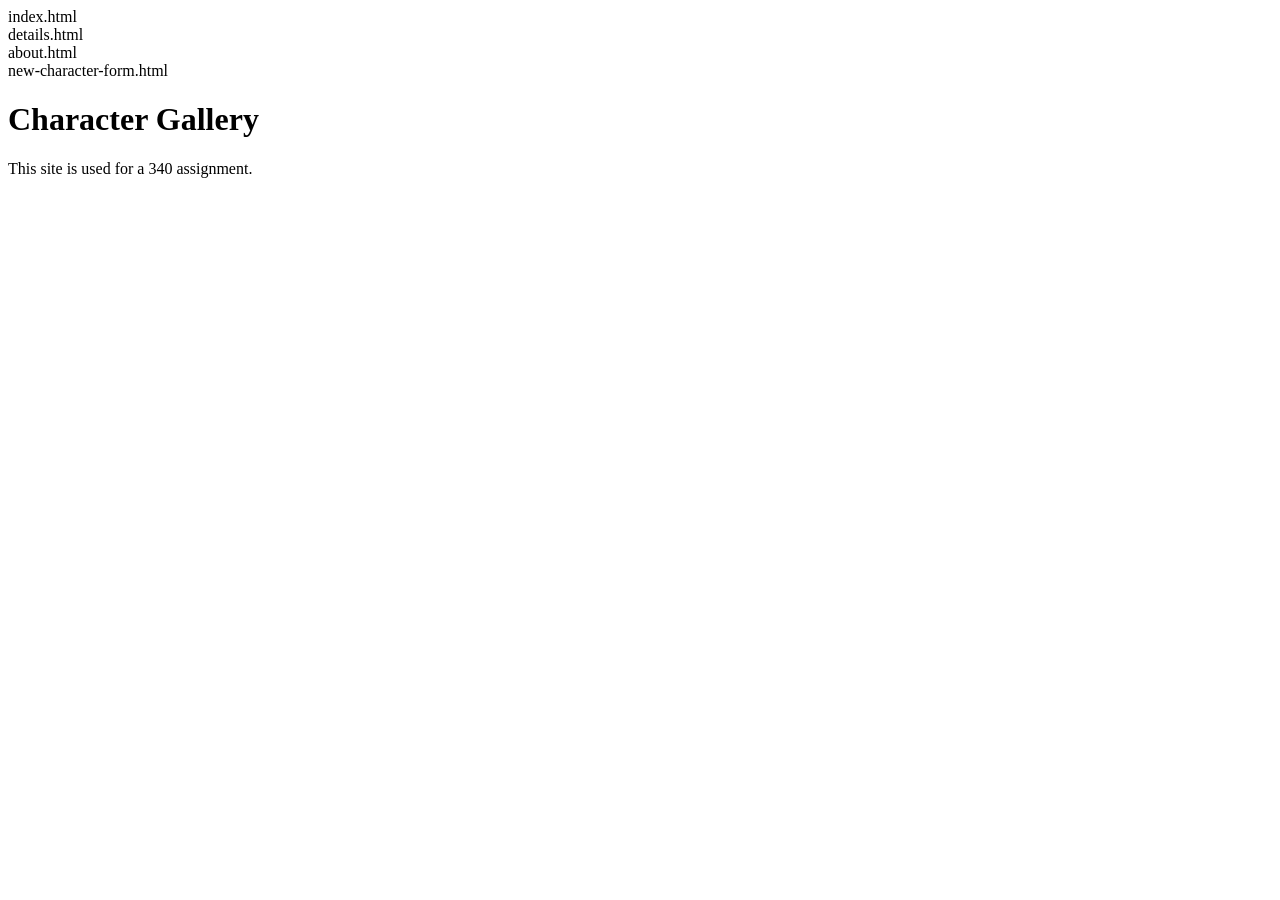
==== index.html @ 15ab7eda "Trying to edit my nav bar" ====
<!DOCTYPE html>
<html>
<head>
  <title>Character Gallery</title>
</head>
<body>
    <nav>index.html</nav>
    <nav>details.html</nav>
    <nav>about.html</nav>
    <nav>new-character-form.html</nav>
    <h1>Character Gallery</h1>
    <p>This site is used for a 340 assignment.</p>
</body>
</html>
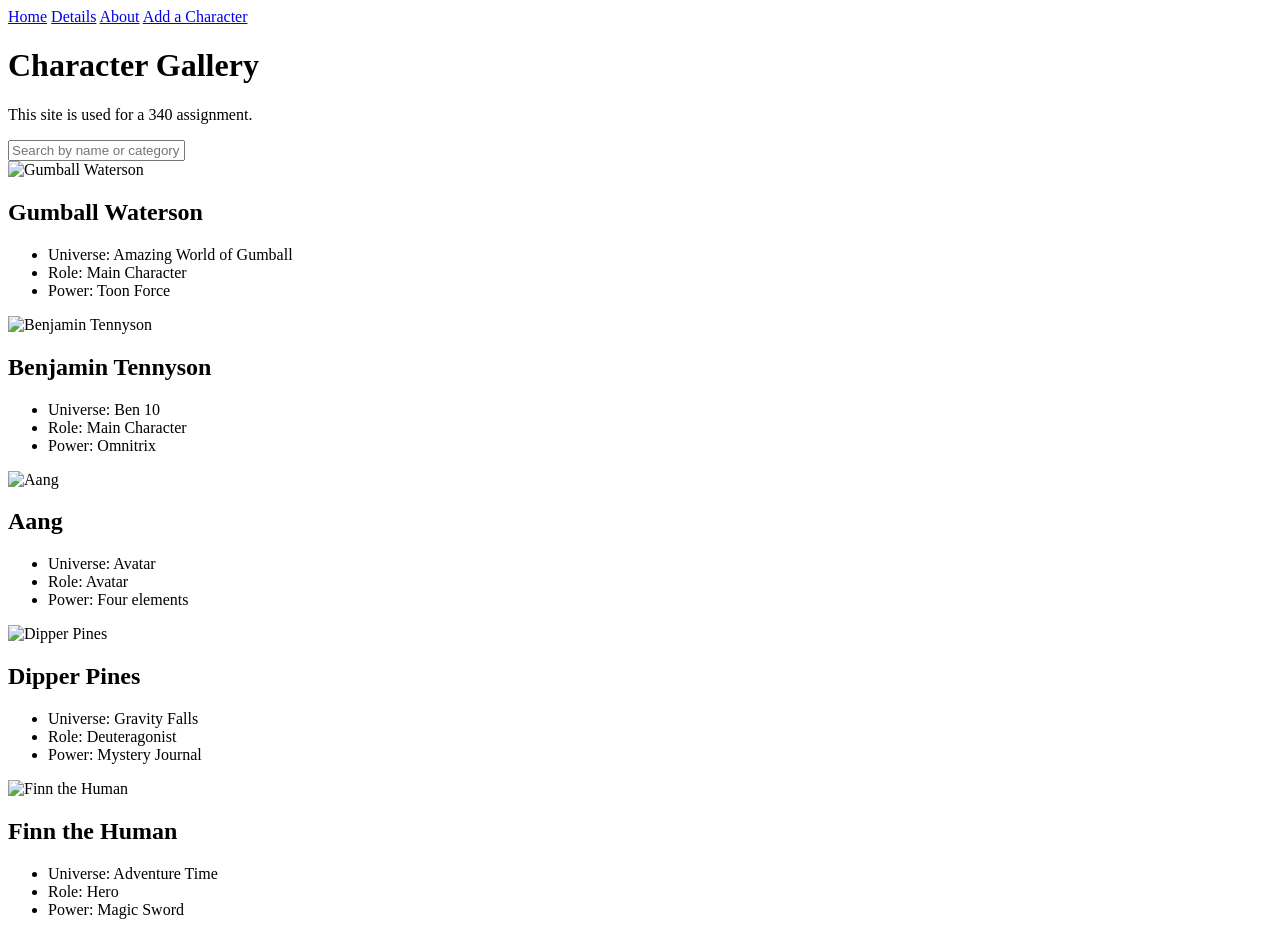
==== commit ec5d577f: "Added 5 pages according to the assignments requirements, added descriptions for each character and a" ====
--- a/index.html
+++ b/index.html
@@ -4,11 +4,59 @@
   <title>Character Gallery</title>
 </head>
 <body>
-    <nav>index.html</nav>
-    <nav>details.html</nav>
-    <nav>about.html</nav>
-    <nav>new-character-form.html</nav>
+    <nav>
+        <a href="index.html">Home</a>
+        <a href="details.html">Details</a>
+        <a href="about.html">About</a>
+        <a href="new-character-form.html">Add a Character</a>
+    </nav>
     <h1>Character Gallery</h1>
     <p>This site is used for a 340 assignment.</p>
+    <input type="text" placeholder="Search by name or category">
+    <div class="card">
+        <img src="https://via.placeholder.com/150" alt="Gumball Waterson">
+        <h2>Gumball Waterson</h2>
+        <ul>
+            <li>Universe: Amazing World of Gumball</li>
+            <li>Role: Main Character</li>
+            <li>Power: Toon Force</li>
+        </ul>
+    </div>
+    <div class="card">
+        <img src="https://via.placeholder.com/150" alt="Benjamin Tennyson">
+        <h2>Benjamin Tennyson</h2>
+        <ul>
+            <li>Universe: Ben 10</li>
+            <li>Role: Main Character</li>
+            <li>Power: Omnitrix</li>
+        </ul>
+    </div>
+    <div class="card">
+        <img src="https://via.placeholder.com/150" alt="Aang">
+        <h2>Aang</h2>
+        <ul>
+            <li>Universe: Avatar</li>
+            <li>Role: Avatar</li>
+            <li>Power: Four elements</li>
+        </ul>
+    </div>
+    <div class="card">
+        <img src="https://via.placeholder.com/150" alt="Dipper Pines">
+        <h2>Dipper Pines</h2>
+        <ul>
+            <li>Universe: Gravity Falls</li>
+            <li>Role: Deuteragonist</li>
+            <li>Power: Mystery Journal</li>
+        </ul>
+    </div>
+    <div class="card">
+        <img src="https://via.placeholder.com/150" alt="Finn the Human">
+        <h2>Finn the Human</h2>
+        <ul>
+            <li>Universe: Adventure Time</li>
+            <li>Role: Hero</li>
+            <li>Power: Magic Sword</li>
+        </ul>
+    </div>
 </body>
 </html>
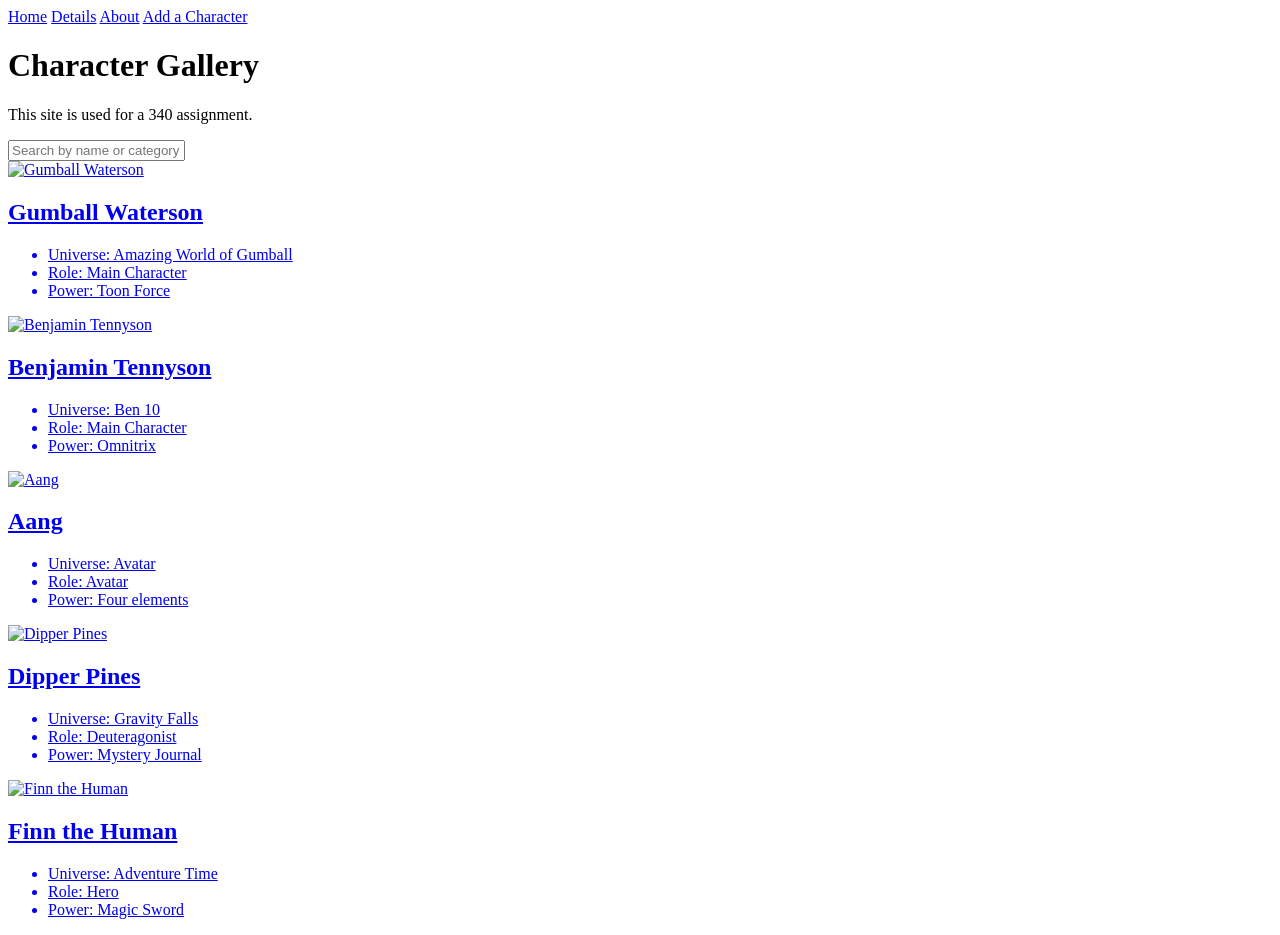
==== commit 7fd5e554: "Made each card clickable" ====
--- a/index.html
+++ b/index.html
@@ -13,50 +13,60 @@
     <h1>Character Gallery</h1>
     <p>This site is used for a 340 assignment.</p>
     <input type="text" placeholder="Search by name or category">
-    <div class="card">
-        <img src="https://via.placeholder.com/150" alt="Gumball Waterson">
-        <h2>Gumball Waterson</h2>
-        <ul>
-            <li>Universe: Amazing World of Gumball</li>
-            <li>Role: Main Character</li>
-            <li>Power: Toon Force</li>
-        </ul>
-    </div>
-    <div class="card">
-        <img src="https://via.placeholder.com/150" alt="Benjamin Tennyson">
-        <h2>Benjamin Tennyson</h2>
-        <ul>
-            <li>Universe: Ben 10</li>
-            <li>Role: Main Character</li>
-            <li>Power: Omnitrix</li>
-        </ul>
-    </div>
-    <div class="card">
-        <img src="https://via.placeholder.com/150" alt="Aang">
-        <h2>Aang</h2>
-        <ul>
-            <li>Universe: Avatar</li>
-            <li>Role: Avatar</li>
-            <li>Power: Four elements</li>
-        </ul>
-    </div>
-    <div class="card">
-        <img src="https://via.placeholder.com/150" alt="Dipper Pines">
-        <h2>Dipper Pines</h2>
-        <ul>
-            <li>Universe: Gravity Falls</li>
-            <li>Role: Deuteragonist</li>
-            <li>Power: Mystery Journal</li>
-        </ul>
-    </div>
-    <div class="card">
-        <img src="https://via.placeholder.com/150" alt="Finn the Human">
-        <h2>Finn the Human</h2>
-        <ul>
-            <li>Universe: Adventure Time</li>
-            <li>Role: Hero</li>
-            <li>Power: Magic Sword</li>
-        </ul>
-    </div>
+    <a href="details.html">
+        <div class="card">
+            <img src="https://via.placeholder.com/150" alt="Gumball Waterson">
+            <h2>Gumball Waterson</h2>
+            <ul>
+                <li>Universe: Amazing World of Gumball</li>
+                <li>Role: Main Character</li>
+                <li>Power: Toon Force</li>
+            </ul>
+        </div>
+    </a>
+    <a href="details.html">
+        <div class="card">
+            <img src="https://via.placeholder.com/150" alt="Benjamin Tennyson">
+            <h2>Benjamin Tennyson</h2>
+            <ul>
+                <li>Universe: Ben 10</li>
+                <li>Role: Main Character</li>
+                <li>Power: Omnitrix</li>
+            </ul>
+        </div>
+    </a>
+    <a href="details.html">
+        <div class="card">
+            <img src="https://via.placeholder.com/150" alt="Aang">
+            <h2>Aang</h2>
+            <ul>
+                <li>Universe: Avatar</li>
+                <li>Role: Avatar</li>
+                <li>Power: Four elements</li>
+            </ul>
+        </div>
+    </a>
+    <a href="details.html">
+        <div class="card">
+            <img src="https://via.placeholder.com/150" alt="Dipper Pines">
+            <h2>Dipper Pines</h2>
+            <ul>
+                <li>Universe: Gravity Falls</li>
+                <li>Role: Deuteragonist</li>
+                <li>Power: Mystery Journal</li>
+            </ul>
+        </div>
+    </a>
+    <a href="details.html">
+        <div class="card">
+            <img src="https://via.placeholder.com/150" alt="Finn the Human">
+            <h2>Finn the Human</h2>
+            <ul>
+                <li>Universe: Adventure Time</li>
+                <li>Role: Hero</li>
+                <li>Power: Magic Sword</li>
+            </ul>
+        </div>
+    </a>
 </body>
 </html>
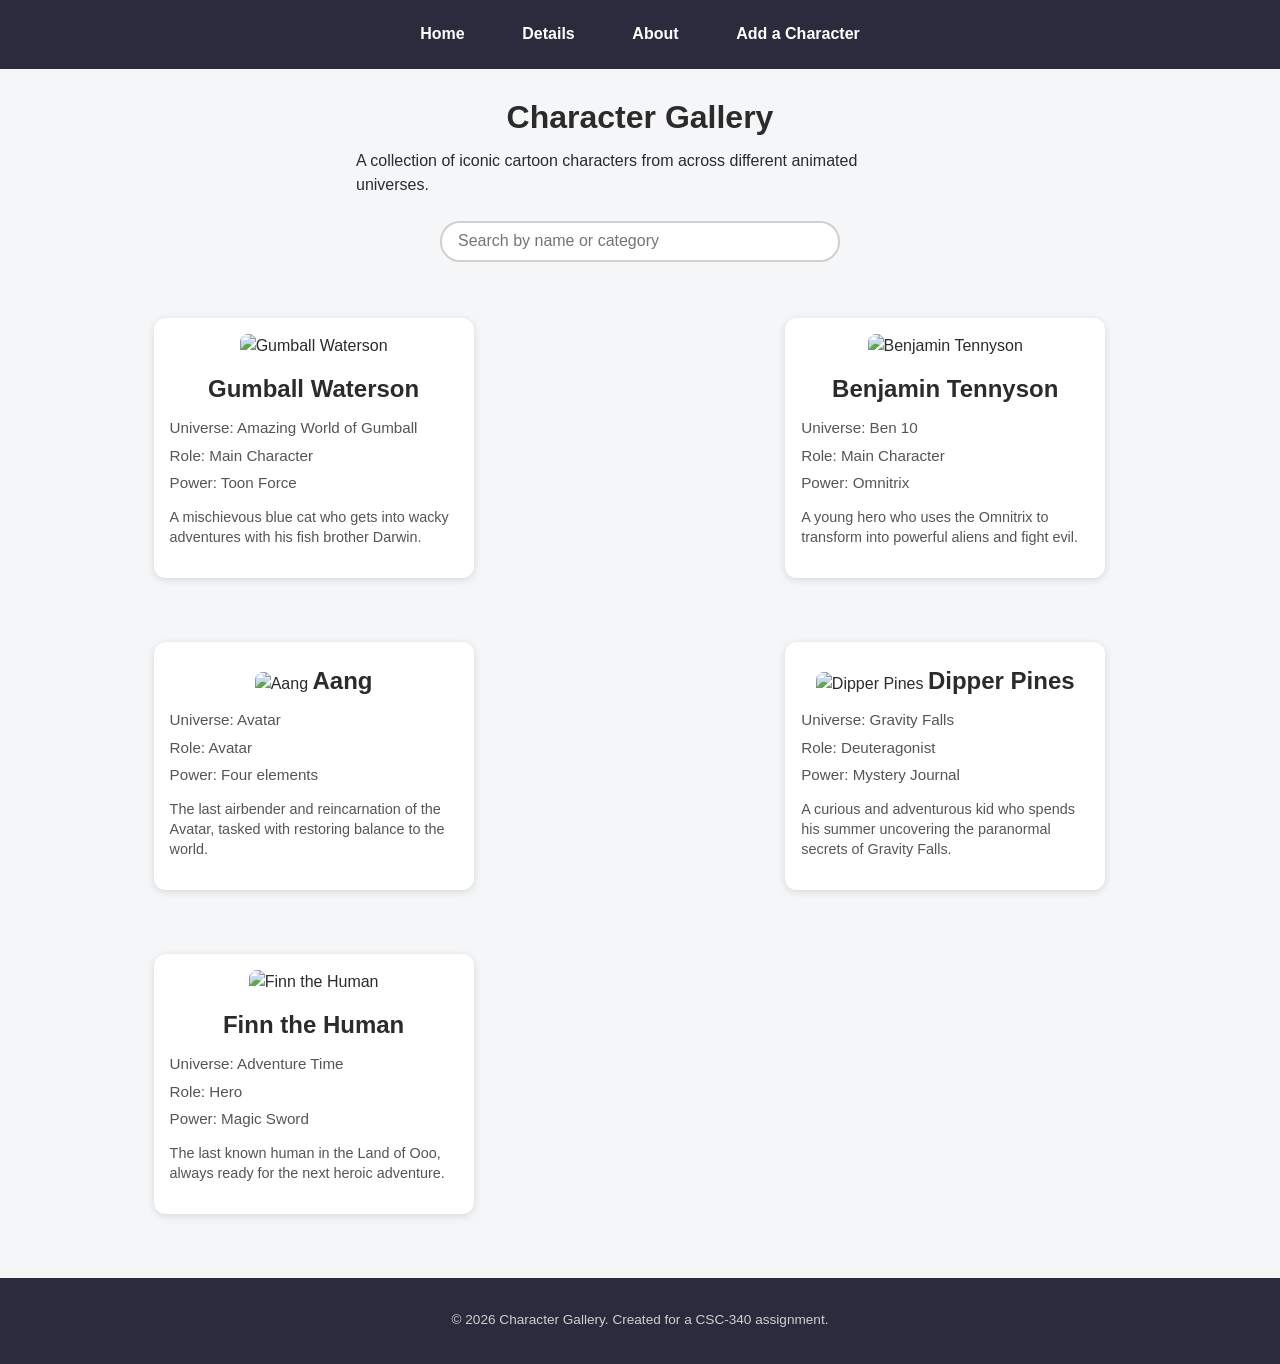
==== commit 39288f0d: "Final additions made" ====
--- a/index.html
+++ b/index.html
@@ -2,6 +2,7 @@
 <html>
 <head>
   <title>Character Gallery</title>
+  <link rel="stylesheet" href="style.css">
 </head>
 <body>
     <nav>
@@ -11,62 +12,71 @@
         <a href="new-character-form.html">Add a Character</a>
     </nav>
     <h1>Character Gallery</h1>
-    <p>This site is used for a 340 assignment.</p>
+    <p>A collection of iconic cartoon characters from across different animated universes.</p>
     <input type="text" placeholder="Search by name or category">
     <a href="details.html">
         <div class="card">
-            <img src="https://via.placeholder.com/150" alt="Gumball Waterson">
+            <img src="https://static.wikia.nocookie.net/theamazingworldofgumball/images/c/c0/Season_3_Gumball.png/revision/latest/scale-to-width-down/200?cb=20221106204632" alt="Gumball Waterson">
             <h2>Gumball Waterson</h2>
             <ul>
                 <li>Universe: Amazing World of Gumball</li>
                 <li>Role: Main Character</li>
                 <li>Power: Toon Force</li>
             </ul>
+            <p class="card-desc">A mischievous blue cat who gets into wacky adventures with his fish brother Darwin.</p>
         </div>
     </a>
     <a href="details.html">
         <div class="card">
-            <img src="https://via.placeholder.com/150" alt="Benjamin Tennyson">
+            <img src="https://static.wikia.nocookie.net/blossom/images/f/f4/Bentennysonalienforce.png/revision/latest?cb=20140730200043" alt="Benjamin Tennyson">
             <h2>Benjamin Tennyson</h2>
             <ul>
                 <li>Universe: Ben 10</li>
                 <li>Role: Main Character</li>
                 <li>Power: Omnitrix</li>
             </ul>
+            <p class="card-desc">A young hero who uses the Omnitrix to transform into powerful aliens and fight evil.</p>
         </div>
     </a>
     <a href="details.html">
         <div class="card">
-            <img src="https://via.placeholder.com/150" alt="Aang">
+            <img src="images/aang.png" alt="Aang">
             <h2>Aang</h2>
             <ul>
                 <li>Universe: Avatar</li>
                 <li>Role: Avatar</li>
                 <li>Power: Four elements</li>
             </ul>
+            <p class="card-desc">The last airbender and reincarnation of the Avatar, tasked with restoring balance to the world.</p>
         </div>
     </a>
     <a href="details.html">
         <div class="card">
-            <img src="https://via.placeholder.com/150" alt="Dipper Pines">
+            <img src="images/dipper.png" alt="Dipper Pines">
             <h2>Dipper Pines</h2>
             <ul>
                 <li>Universe: Gravity Falls</li>
                 <li>Role: Deuteragonist</li>
                 <li>Power: Mystery Journal</li>
             </ul>
+            <p class="card-desc">A curious and adventurous kid who spends his summer uncovering the paranormal secrets of Gravity Falls.</p>
         </div>
     </a>
     <a href="details.html">
         <div class="card">
-            <img src="https://via.placeholder.com/150" alt="Finn the Human">
+            <img src="images/finn.png" alt="Finn the Human">
             <h2>Finn the Human</h2>
             <ul>
                 <li>Universe: Adventure Time</li>
                 <li>Role: Hero</li>
                 <li>Power: Magic Sword</li>
             </ul>
+            <p class="card-desc">The last known human in the Land of Ooo, always ready for the next heroic adventure.</p>
         </div>
     </a>
+
+    <footer>
+        <p>&copy; 2026 Character Gallery. Created for a CSC-340 assignment.</p>
+    </footer>
 </body>
 </html>
--- a/style.css
+++ b/style.css
@@ -0,0 +1,213 @@
+/* ---------- Base ---------- */
+* {
+    box-sizing: border-box;
+}
+
+body {
+    font-family: 'Segoe UI', Verdana, Arial, sans-serif;
+    background-color: #f4f6f8;
+    color: #2b2b2b;
+    margin: 0;
+    padding: 0;
+    line-height: 1.5;
+}
+
+h1 {
+    text-align: center;
+    color: #2b2b2b;
+    margin-top: 1.5rem;
+}
+
+h2 {
+    color: #3a3a3a;
+    border-bottom: 2px solid #6c63ff;
+    display: inline-block;
+    padding-bottom: 0.2rem;
+}
+
+/* ---------- Navigation ---------- */
+nav {
+    background-color: #2b2b3d;
+    padding: 1rem;
+    display: flex;
+    justify-content: center;
+    gap: 2rem;
+}
+
+nav a {
+    color: #ffffff;
+    text-decoration: none;
+    font-weight: bold;
+    padding: 0.4rem 0.8rem;
+    border-radius: 6px;
+    transition: background-color 0.2s ease;
+}
+
+nav a:hover {
+    background-color: #6c63ff;
+}
+
+/* ---------- Search bar (index page) ---------- */
+input[type="text"] {
+    display: block;
+    margin: 1.5rem auto;
+    padding: 0.6rem 1rem;
+    width: 90%;
+    max-width: 400px;
+    border: 2px solid #d0d0d0;
+    border-radius: 20px;
+    font-size: 1rem;
+}
+
+input[type="text"]:focus {
+    outline: none;
+    border-color: #6c63ff;
+}
+
+/* ---------- Character card grid (index page) ---------- */
+body > a {
+    text-decoration: none;
+    color: inherit;
+}
+
+.card {
+    background-color: #ffffff;
+    border-radius: 12px;
+    box-shadow: 0 2px 8px rgba(0, 0, 0, 0.12);
+    padding: 1rem;
+    margin: 1rem auto;
+    max-width: 320px;
+    text-align: center;
+    transition: transform 0.15s ease, box-shadow 0.15s ease;
+}
+
+.card:hover {
+    transform: translateY(-4px);
+    box-shadow: 0 6px 14px rgba(0, 0, 0, 0.18);
+}
+
+.card img {
+    max-width: 100%;
+    height: 180px;
+    object-fit: contain;
+    border-radius: 8px;
+    margin-bottom: 0.5rem;
+}
+
+.card h2 {
+    border-bottom: none;
+    margin: 0.3rem 0;
+    color: #2b2b2b;
+}
+
+.card ul {
+    list-style: none;
+    padding: 0;
+    margin: 0;
+    text-align: left;
+}
+
+.card li {
+    padding: 0.15rem 0;
+    color: #555;
+    font-size: 0.95rem;
+}
+
+/* Lay the cards out in a responsive grid instead of one long column */
+body {
+    display: block;
+}
+
+@media (min-width: 700px) {
+    body > a {
+        display: inline-block;
+        vertical-align: top;
+        width: 45%;
+        margin: 1rem 2%;
+    }
+}
+
+/* ---------- Details / About pages ---------- */
+body > img {
+    display: block;
+    margin: 1rem auto;
+    max-width: 350px;
+    border-radius: 10px;
+    box-shadow: 0 2px 10px rgba(0, 0, 0, 0.15);
+}
+
+body > p, body > ul {
+    max-width: 600px;
+    margin: 0.5rem auto 1.5rem auto;
+    padding: 0 1rem;
+}
+
+body > h1 {
+    margin-bottom: 0.5rem;
+}
+
+/* ---------- Form page ---------- */
+form {
+    max-width: 450px;
+    margin: 1.5rem auto;
+    background-color: #ffffff;
+    padding: 1.5rem;
+    border-radius: 12px;
+    box-shadow: 0 2px 8px rgba(0, 0, 0, 0.12);
+    display: flex;
+    flex-direction: column;
+    gap: 0.3rem;
+}
+
+form label {
+    font-weight: bold;
+    margin-top: 0.6rem;
+}
+
+form input, form textarea {
+    padding: 0.5rem;
+    border: 2px solid #d0d0d0;
+    border-radius: 6px;
+    font-size: 1rem;
+    font-family: inherit;
+}
+
+form input:focus, form textarea:focus {
+    outline: none;
+    border-color: #6c63ff;
+}
+
+form button {
+    margin-top: 1rem;
+    padding: 0.7rem;
+    background-color: #6c63ff;
+    color: white;
+    border: none;
+    border-radius: 6px;
+    font-size: 1rem;
+    cursor: pointer;
+    transition: background-color 0.2s ease;
+}
+
+form button:hover {
+    background-color: #564fd8;
+}
+
+/* ---------- Card description text ---------- */
+.card-desc {
+    text-align: left;
+    color: #555;
+    font-size: 0.9rem;
+    margin-top: 0.6rem;
+    line-height: 1.4;
+}
+
+/* ---------- Footer ---------- */
+footer {
+    text-align: center;
+    padding: 1.2rem;
+    margin-top: 2rem;
+    background-color: #2b2b3d;
+    color: #cfcfcf;
+    font-size: 0.85rem;
+}
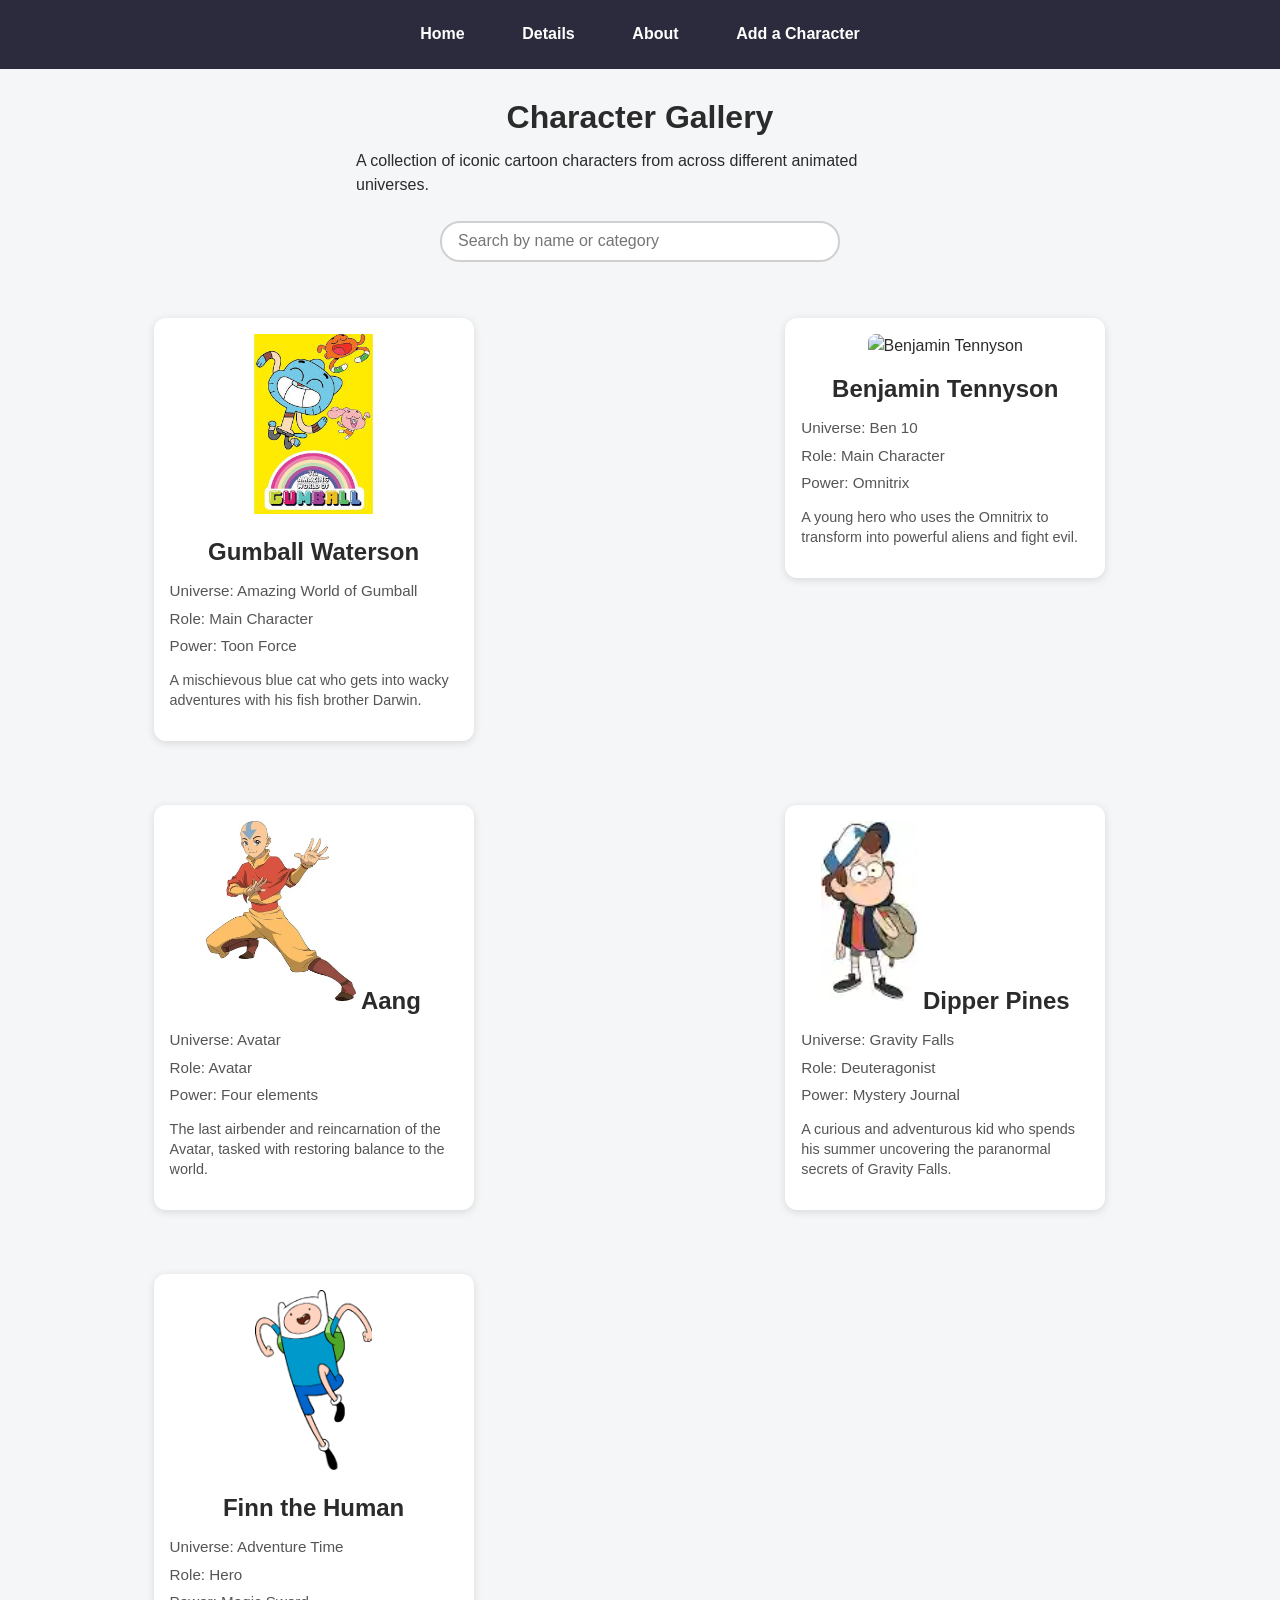
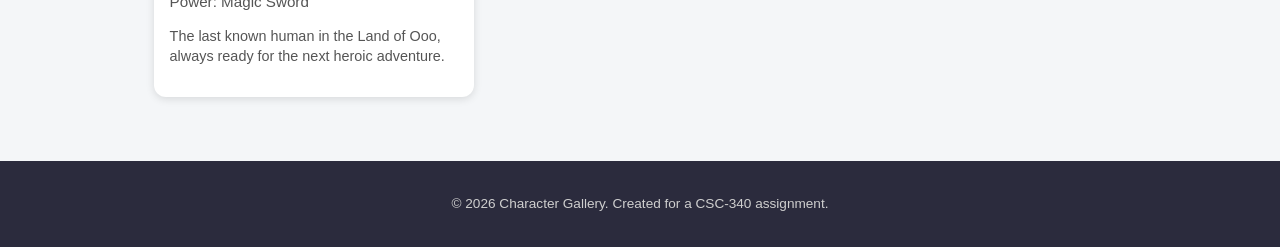
==== commit 8cbea2b0: "Images weren't working, replaced some temporary links with the actual hotlinks" ====
--- a/index.html
+++ b/index.html
@@ -16,7 +16,7 @@
     <input type="text" placeholder="Search by name or category">
     <a href="details.html">
         <div class="card">
-            <img src="https://static.wikia.nocookie.net/theamazingworldofgumball/images/c/c0/Season_3_Gumball.png/revision/latest/scale-to-width-down/200?cb=20221106204632" alt="Gumball Waterson">
+            <img src="gumball-details.png" alt="Gumball Waterson">
             <h2>Gumball Waterson</h2>
             <ul>
                 <li>Universe: Amazing World of Gumball</li>
@@ -40,7 +40,7 @@
     </a>
     <a href="details.html">
         <div class="card">
-            <img src="images/aang.png" alt="Aang">
+            <img src="aang.png" alt="Aang">
             <h2>Aang</h2>
             <ul>
                 <li>Universe: Avatar</li>
@@ -52,7 +52,7 @@
     </a>
     <a href="details.html">
         <div class="card">
-            <img src="images/dipper.png" alt="Dipper Pines">
+            <img src="dipper.png" alt="Dipper Pines">
             <h2>Dipper Pines</h2>
             <ul>
                 <li>Universe: Gravity Falls</li>
@@ -64,7 +64,7 @@
     </a>
     <a href="details.html">
         <div class="card">
-            <img src="images/finn.png" alt="Finn the Human">
+            <img src="finn.png" alt="Finn the Human">
             <h2>Finn the Human</h2>
             <ul>
                 <li>Universe: Adventure Time</li>
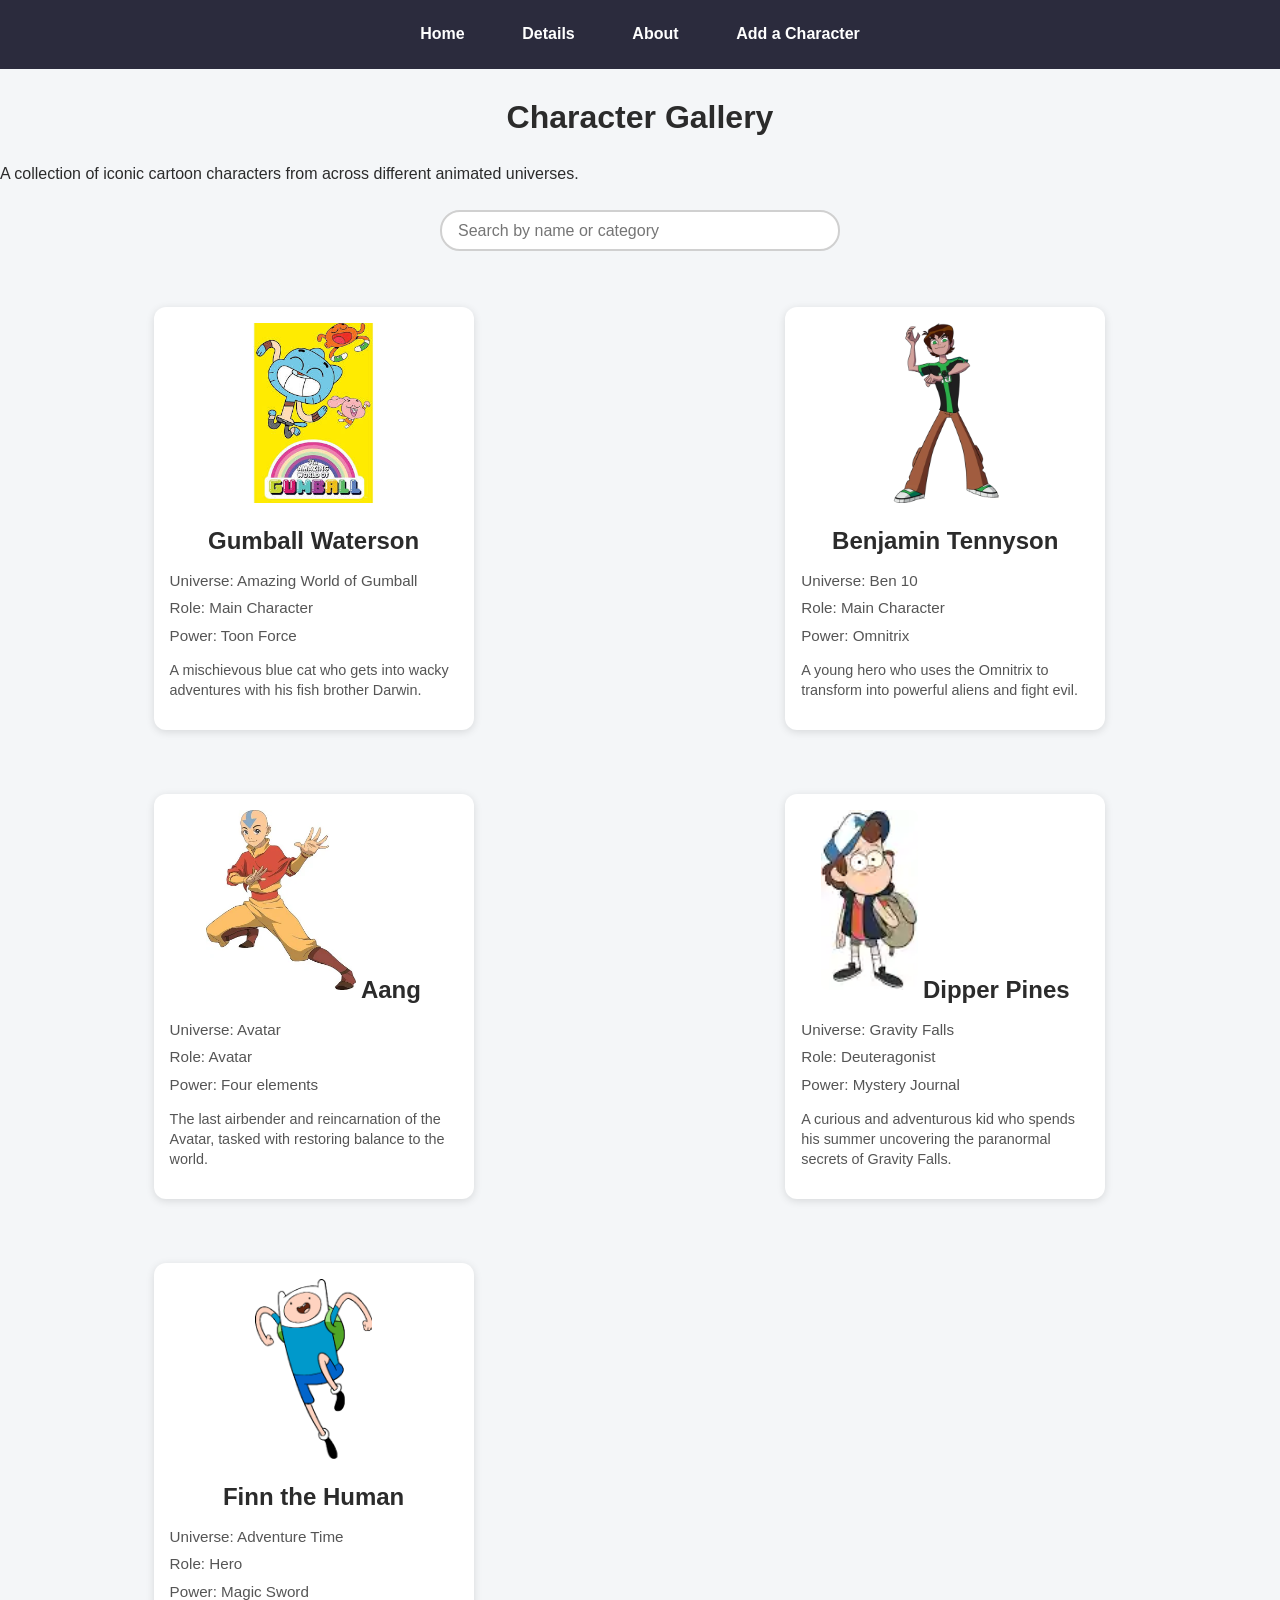
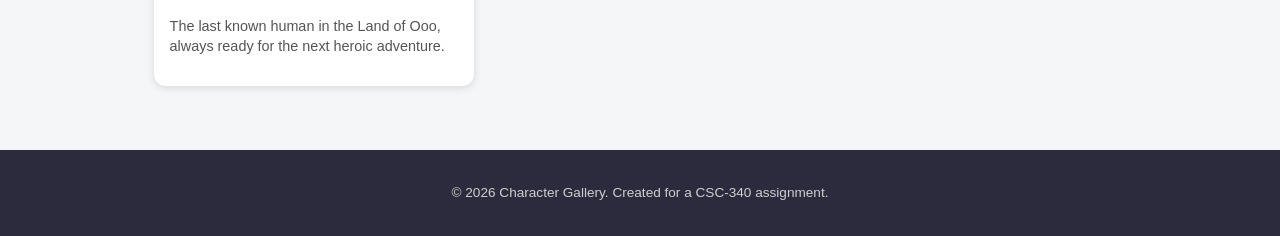
==== commit b50e258e: "Fixed some styling issues on the details page" ====
--- a/index.html
+++ b/index.html
@@ -28,7 +28,7 @@
     </a>
     <a href="details.html">
         <div class="card">
-            <img src="https://static.wikia.nocookie.net/blossom/images/f/f4/Bentennysonalienforce.png/revision/latest?cb=20140730200043" alt="Benjamin Tennyson">
+            <img src="ben-tennyson.webp" alt="Benjamin Tennyson">
             <h2>Benjamin Tennyson</h2>
             <ul>
                 <li>Universe: Ben 10</li>
--- a/style.css
+++ b/style.css
@@ -128,22 +128,45 @@
 }
 
 /* ---------- Details / About pages ---------- */
-body > img {
+.page-content {
+    max-width: 650px;
+    margin: 2rem auto;
+    padding: 1.75rem 2.25rem 2.25rem 2.25rem;
+    background-color: #ffffff;
+    border-radius: 12px;
+    box-shadow: 0 2px 8px rgba(0, 0, 0, 0.12);
+}
+
+.page-content h1 {
+    margin-top: 0;
+    text-align: center;
+}
+
+.page-content img {
     display: block;
-    margin: 1rem auto;
-    max-width: 350px;
+    margin: 0 auto 1.5rem auto;
+    max-width: 300px;
+    width: 100%;
     border-radius: 10px;
     box-shadow: 0 2px 10px rgba(0, 0, 0, 0.15);
 }
 
-body > p, body > ul {
-    max-width: 600px;
-    margin: 0.5rem auto 1.5rem auto;
-    padding: 0 1rem;
-}
-
-body > h1 {
+.page-content h2 {
+    margin-top: 1.5rem;
     margin-bottom: 0.5rem;
+}
+
+.page-content p {
+    margin: 0 0 1rem 0;
+}
+
+.page-content ul {
+    margin: 0 0 1rem 0;
+    padding-left: 1.3rem;
+}
+
+.page-content li {
+    padding: 0.15rem 0;
 }
 
 /* ---------- Form page ---------- */
